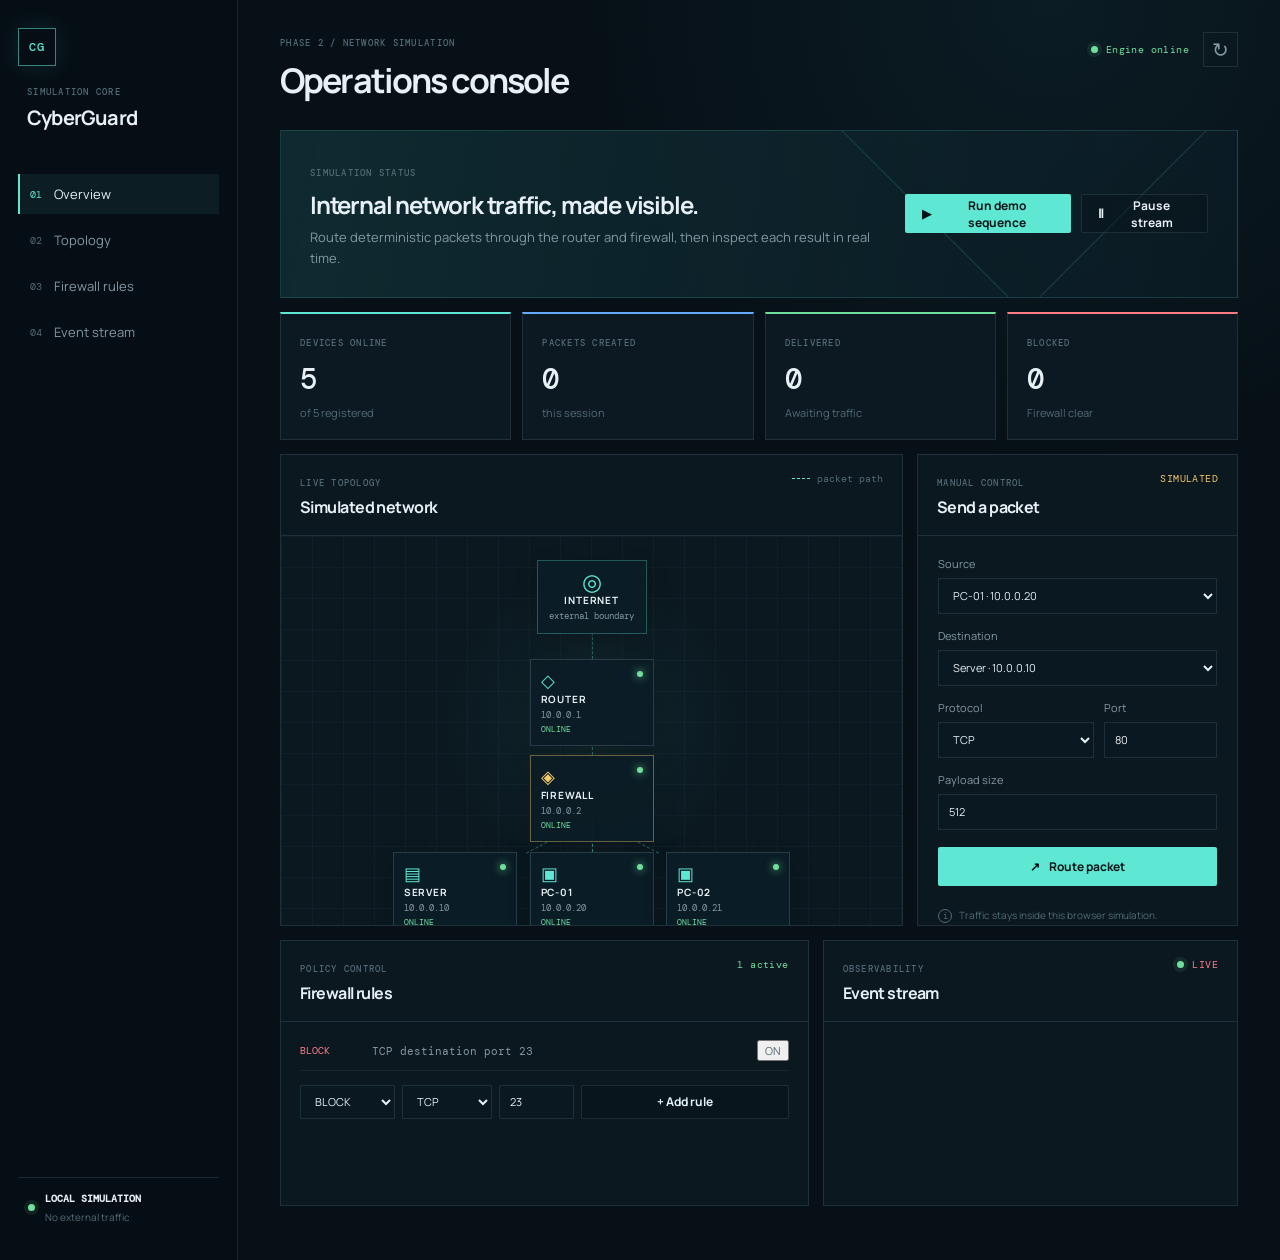
==== web/index.html @ 25478d36 "feat: implement core functionality for CyberGuard network simulation and UI" ====
<!doctype html>
<html lang="en">
<head>
  <meta charset="utf-8">
  <meta name="viewport" content="width=device-width, initial-scale=1">
  <meta name="theme-color" content="#09131d">
  <title>CyberGuard | Network Simulation Console</title>
  <link rel="stylesheet" href="styles.css">
</head>
<body>
  <div class="app-shell">
    <aside class="sidebar">
      <div class="brand-mark" aria-hidden="true">CG</div>
      <div class="brand-copy">
        <span class="eyebrow">SIMULATION CORE</span>
        <h1>CyberGuard</h1>
      </div>

      <nav class="side-nav" aria-label="Simulation sections">
        <a class="nav-item active" href="#overview"><span class="nav-icon">01</span>Overview</a>
        <a class="nav-item" href="#topology"><span class="nav-icon">02</span>Topology</a>
        <a class="nav-item" href="#firewall"><span class="nav-icon">03</span>Firewall rules</a>
        <a class="nav-item" href="#events"><span class="nav-icon">04</span>Event stream</a>
      </nav>

      <div class="sidebar-footer">
        <span class="status-dot"></span>
        <div><strong>LOCAL SIMULATION</strong><small>No external traffic</small></div>
      </div>
    </aside>

    <main class="main-content" id="overview">
      <header class="topbar">
        <div>
          <span class="eyebrow">PHASE 2 / NETWORK SIMULATION</span>
          <h2>Operations console</h2>
        </div>
        <div class="topbar-actions">
          <span class="engine-pill"><span class="pulse-dot"></span>Engine online</span>
          <button class="icon-button" id="resetButton" title="Reset simulation" aria-label="Reset simulation">↻</button>
        </div>
      </header>

      <section class="hero-strip" aria-label="Simulation summary">
        <div>
          <p class="section-kicker">SIMULATION STATUS</p>
          <h3>Internal network traffic, made visible.</h3>
          <p class="hero-description">Route deterministic packets through the router and firewall, then inspect each result in real time.</p>
        </div>
        <div class="hero-actions">
          <button class="button button-primary" id="demoButton"><span>▶</span> Run demo sequence</button>
          <button class="button button-quiet" id="pauseButton"><span>Ⅱ</span> Pause stream</button>
        </div>
      </section>

      <section class="metrics-grid" aria-label="Network statistics">
        <article class="metric-card accent-cyan"><span class="metric-label">DEVICES ONLINE</span><strong id="onlineMetric">5</strong><span class="metric-meta">of 5 registered</span></article>
        <article class="metric-card accent-blue"><span class="metric-label">PACKETS CREATED</span><strong id="createdMetric">0</strong><span class="metric-meta">this session</span></article>
        <article class="metric-card accent-green"><span class="metric-label">DELIVERED</span><strong id="deliveredMetric">0</strong><span class="metric-meta" id="deliveryMeta">Awaiting traffic</span></article>
        <article class="metric-card accent-red"><span class="metric-label">BLOCKED</span><strong id="blockedMetric">0</strong><span class="metric-meta" id="blockedMeta">Firewall clear</span></article>
      </section>

      <div class="workspace-grid">
        <section class="panel topology-panel" id="topology">
          <div class="panel-heading">
            <div><span class="section-kicker">LIVE TOPOLOGY</span><h3>Simulated network</h3></div>
            <span class="legend"><i class="legend-line"></i>packet path</span>
          </div>
          <div class="topology-canvas" id="topologyCanvas">
            <div class="topology-line line-internet"></div>
            <div class="topology-line line-router"></div>
            <div class="topology-line line-firewall"></div>
            <div class="topology-line line-server"></div>
            <div class="topology-line line-pc1"></div>
            <div class="topology-line line-pc2"></div>
            <div class="node internet-node"><span class="node-glyph">◎</span><strong>INTERNET</strong><small>external boundary</small></div>
            <div class="node router-node" data-node="Router"><span class="node-glyph">◇</span><strong>ROUTER</strong><small>10.0.0.1</small><em>ONLINE</em></div>
            <div class="node firewall-node" data-node="Firewall"><span class="node-glyph">◈</span><strong>FIREWALL</strong><small>10.0.0.2</small><em>ONLINE</em></div>
            <div class="node server-node" data-node="Server"><span class="node-glyph">▤</span><strong>SERVER</strong><small>10.0.0.10</small><em>ONLINE</em></div>
            <div class="node pc1-node" data-node="PC-01"><span class="node-glyph">▣</span><strong>PC-01</strong><small>10.0.0.20</small><em>ONLINE</em></div>
            <div class="node pc2-node" data-node="PC-02"><span class="node-glyph">▣</span><strong>PC-02</strong><small>10.0.0.21</small><em>ONLINE</em></div>
            <div class="packet-orb" id="packetOrb" aria-hidden="true"></div>
          </div>
        </section>

        <section class="panel send-panel">
          <div class="panel-heading"><div><span class="section-kicker">MANUAL CONTROL</span><h3>Send a packet</h3></div><span class="sim-badge">SIMULATED</span></div>
          <form id="packetForm">
            <label>Source<select id="sourceSelect"><option value="PC-01">PC-01 · 10.0.0.20</option><option value="PC-02">PC-02 · 10.0.0.21</option></select></label>
            <label>Destination<select id="destinationSelect"><option value="Server">Server · 10.0.0.10</option><option value="PC-01">PC-01 · 10.0.0.20</option><option value="PC-02">PC-02 · 10.0.0.21</option></select></label>
            <div class="form-row"><label>Protocol<select id="protocolSelect"><option>TCP</option><option>UDP</option><option>ICMP</option></select></label><label>Port<input id="portInput" type="number" min="1" max="65535" value="80"></label></div>
            <label>Payload size<input id="sizeInput" type="number" min="1" max="65535" value="512"></label>
            <button class="button button-primary submit-button" type="submit"><span>↗</span> Route packet</button>
          </form>
          <p class="form-note"><span class="info-mark">i</span> Traffic stays inside this browser simulation.</p>
        </section>
      </div>

      <div class="lower-grid">
        <section class="panel firewall-panel" id="firewall">
          <div class="panel-heading"><div><span class="section-kicker">POLICY CONTROL</span><h3>Firewall rules</h3></div><span class="rule-count" id="ruleCount">1 active</span></div>
          <div class="rule-list" id="ruleList"></div>
          <form class="rule-form" id="ruleForm">
            <select id="ruleAction"><option value="BLOCK">BLOCK</option><option value="ALLOW">ALLOW</option></select>
            <select id="ruleProtocol"><option>TCP</option><option>UDP</option><option>ICMP</option></select>
            <input id="rulePort" type="number" min="1" max="65535" value="23" aria-label="Firewall port">
            <button class="button button-outline" type="submit">+ Add rule</button>
          </form>
        </section>

        <section class="panel events-panel" id="events">
          <div class="panel-heading"><div><span class="section-kicker">OBSERVABILITY</span><h3>Event stream</h3></div><span class="live-label"><span class="pulse-dot"></span>LIVE</span></div>
          <div class="event-list" id="eventList" aria-live="polite"></div>
        </section>
      </div>
    </main>
  </div>
  <script src="app.js"></script>
</body>
</html>
---- web/styles.css ----
@import url('https://fonts.googleapis.com/css2?family=DM+Mono:wght@400;500&family=Manrope:wght@400;500;600;700;800&display=swap');

:root { --ink: #e7f0f4; --muted: #8399a3; --dim: #526b75; --bg: #071017; --panel: #0c1922; --panel-soft: #10222c; --line: rgba(149, 190, 201, .14); --cyan: #5ee7d2; --blue: #64a8ff; --green: #70df9c; --red: #ff7c85; --yellow: #f4c96b; }
* { box-sizing: border-box; }
html { scroll-behavior: smooth; }
body { margin: 0; color: var(--ink); background: var(--bg); font-family: 'Manrope', sans-serif; font-size: 13px; }
button, input, select { font: inherit; }
button, select { cursor: pointer; }
.app-shell { min-height: 100vh; display: flex; background: radial-gradient(circle at 82% 0%, rgba(41, 109, 121, .13), transparent 28%), var(--bg); }
.sidebar { width: 238px; flex: 0 0 238px; min-height: 100vh; padding: 28px 18px 22px; border-right: 1px solid var(--line); display: flex; flex-direction: column; background: rgba(6, 15, 22, .72); }
.brand-mark { width: 38px; height: 38px; display: grid; place-items: center; border: 1px solid rgba(94, 231, 210, .55); color: var(--cyan); font: 500 12px 'DM Mono', monospace; letter-spacing: .05em; box-shadow: 0 0 22px rgba(94, 231, 210, .12); }
.brand-copy { margin: 15px 9px 43px; }.brand-copy h1 { margin: 5px 0 0; font-size: 20px; letter-spacing: -.04em; }.eyebrow, .section-kicker, .metric-label { color: var(--dim); font: 500 9px 'DM Mono', monospace; letter-spacing: .14em; }
.side-nav { display: grid; gap: 6px; }.nav-item { display: flex; align-items: center; gap: 12px; padding: 11px 10px; color: var(--muted); text-decoration: none; border-left: 2px solid transparent; transition: .2s ease; }.nav-item:hover, .nav-item.active { color: var(--ink); background: rgba(94, 231, 210, .07); border-left-color: var(--cyan); }.nav-icon { color: var(--dim); font: 10px 'DM Mono', monospace; }.nav-item.active .nav-icon { color: var(--cyan); }
.sidebar-footer { display: flex; gap: 10px; align-items: center; margin-top: auto; padding: 14px 10px; border-top: 1px solid var(--line); color: var(--ink); font: 10px 'DM Mono', monospace; }.sidebar-footer small { display: block; margin-top: 5px; color: var(--dim); font: 10px 'Manrope', sans-serif; }.status-dot, .pulse-dot { display: inline-block; width: 7px; height: 7px; border-radius: 50%; background: var(--green); box-shadow: 0 0 0 4px rgba(112, 223, 156, .09); }
.main-content { width: min(1420px, 100%); padding: 32px 42px 54px; margin: 0 auto; }.topbar { display: flex; align-items: flex-start; justify-content: space-between; margin-bottom: 27px; }.topbar h2 { margin: 7px 0 0; font-size: clamp(25px, 3vw, 34px); letter-spacing: -.055em; }.topbar-actions { display: flex; align-items: center; gap: 14px; }.engine-pill, .sim-badge, .rule-count, .live-label { display: inline-flex; align-items: center; gap: 8px; color: var(--green); font: 10px 'DM Mono', monospace; letter-spacing: .04em; }.icon-button { width: 35px; height: 35px; color: var(--muted); border: 1px solid var(--line); background: transparent; font-size: 20px; }.icon-button:hover { color: var(--cyan); border-color: var(--cyan); }
.hero-strip { min-height: 144px; padding: 27px 29px; display: flex; align-items: center; justify-content: space-between; gap: 28px; border: 1px solid rgba(94, 231, 210, .16); background: linear-gradient(100deg, rgba(16, 46, 52, .85), rgba(11, 28, 38, .7)); position: relative; overflow: hidden; }.hero-strip:after { content: ''; position: absolute; width: 290px; height: 290px; right: 7%; top: -170px; border: 1px solid rgba(94, 231, 210, .16); transform: rotate(45deg); }.hero-strip h3 { margin: 7px 0 6px; font-size: 24px; letter-spacing: -.05em; }.hero-description { max-width: 580px; color: var(--muted); margin: 0; line-height: 1.65; }.hero-actions { display: flex; gap: 10px; position: relative; z-index: 1; }
.button { display: inline-flex; justify-content: center; align-items: center; gap: 9px; min-height: 39px; padding: 0 16px; border: 1px solid transparent; border-radius: 2px; font-size: 12px; font-weight: 700; transition: .2s ease; }.button-primary { background: var(--cyan); color: #061316; }.button-primary:hover { background: #9af4e6; transform: translateY(-1px); }.button-quiet, .button-outline { color: var(--ink); border-color: var(--line); background: rgba(7, 16, 23, .32); }.button-quiet:hover, .button-outline:hover { border-color: var(--cyan); color: var(--cyan); }.button-outline { min-height: 34px; padding: 0 12px; }
.metrics-grid { display: grid; grid-template-columns: repeat(4, 1fr); gap: 11px; margin: 14px 0; }.metric-card { min-height: 117px; padding: 18px 19px; border: 1px solid var(--line); border-top: 2px solid var(--blue); background: var(--panel); }.accent-cyan { border-top-color: var(--cyan); }.accent-green { border-top-color: var(--green); }.accent-red { border-top-color: var(--red); }.metric-card strong { display: block; margin: 10px 0 5px; font: 500 29px 'DM Mono', monospace; letter-spacing: -.08em; }.metric-meta { color: var(--dim); font-size: 11px; }
.workspace-grid, .lower-grid { display: grid; grid-template-columns: minmax(0, 1.65fr) minmax(315px, .85fr); gap: 14px; }.lower-grid { grid-template-columns: minmax(0, 1.12fr) minmax(315px, .88fr); margin-top: 14px; }.panel { border: 1px solid var(--line); background: rgba(12, 25, 34, .9); }.panel-heading { min-height: 69px; padding: 17px 19px; display: flex; justify-content: space-between; align-items: flex-start; border-bottom: 1px solid var(--line); }.panel-heading h3 { margin: 6px 0 0; font-size: 16px; letter-spacing: -.035em; }.legend { color: var(--dim); font: 10px 'DM Mono', monospace; display: flex; align-items: center; gap: 7px; }.legend-line { display: inline-block; width: 18px; border-top: 1px dashed var(--cyan); }
.topology-canvas { height: 389px; position: relative; overflow: hidden; background-image: linear-gradient(rgba(112, 180, 188, .045) 1px, transparent 1px), linear-gradient(90deg, rgba(112, 180, 188, .045) 1px, transparent 1px); background-size: 31px 31px; }.topology-canvas:before { content: ''; position: absolute; inset: 0; background: radial-gradient(circle at 50% 48%, rgba(94, 231, 210, .07), transparent 40%); }.node { position: absolute; z-index: 2; width: 124px; padding: 11px 10px; display: grid; gap: 3px; border: 1px solid rgba(148, 190, 200, .2); background: rgba(11, 29, 38, .96); box-shadow: 0 9px 22px rgba(0, 0, 0, .18); }.node:after { content: ''; position: absolute; width: 6px; height: 6px; top: 11px; right: 10px; border-radius: 50%; background: var(--green); box-shadow: 0 0 9px var(--green); }.node strong { font-size: 10px; letter-spacing: .08em; }.node small { color: var(--muted); font: 9px 'DM Mono', monospace; }.node em { color: var(--green); font: 8px 'DM Mono', monospace; font-style: normal; }.node-glyph { color: var(--cyan); font-size: 18px; line-height: 18px; }.internet-node { width: 110px; top: 24px; left: calc(50% - 55px); text-align: center; border-color: rgba(94, 231, 210, .3); }.internet-node:after { display: none; }.internet-node .node-glyph { font-size: 23px; }.router-node { top: 123px; left: calc(50% - 62px); }.firewall-node { top: 219px; left: calc(50% - 62px); border-color: rgba(244, 201, 107, .4); }.firewall-node .node-glyph { color: var(--yellow); }.server-node { top: 316px; left: 18%; }.pc1-node { top: 316px; left: calc(50% - 62px); }.pc2-node { top: 316px; right: 18%; }.topology-line { position: absolute; z-index: 1; width: 1px; border-left: 1px dashed rgba(94, 231, 210, .36); transform-origin: top; }.line-internet { top: 87px; left: 50%; height: 36px; }.line-router { top: 186px; left: 50%; height: 33px; }.line-firewall { top: 282px; left: 50%; height: 34px; }.line-server, .line-pc1, .line-pc2 { top: 282px; height: 75px; transform-origin: top; }.line-server { left: 50%; transform: rotate(62deg); }.line-pc1 { left: 50%; height: 34px; }.line-pc2 { left: 50%; transform: rotate(-62deg); }.packet-orb { position: absolute; z-index: 3; width: 10px; height: 10px; border-radius: 50%; background: var(--cyan); box-shadow: 0 0 0 5px rgba(94, 231, 210, .13), 0 0 20px var(--cyan); opacity: 0; pointer-events: none; }.packet-orb.animate { animation: packet-path 1.65s ease-in-out; } @keyframes packet-path { 0% { opacity: 0; top: 88px; left: calc(50% - 5px); } 12%, 26% { opacity: 1; } 39% { top: 220px; left: calc(50% - 5px); } 48% { top: 281px; left: calc(50% - 5px); } 72%, 88% { top: 351px; left: calc(50% - 5px); opacity: 1; } 100% { top: 351px; left: 18%; opacity: 0; } }
.send-panel { min-height: 458px; }.sim-badge { color: var(--yellow); }.send-panel form { display: grid; gap: 14px; padding: 20px; }.send-panel label, .rule-form label { display: grid; gap: 7px; color: var(--muted); font-size: 11px; }.send-panel select, .send-panel input, .rule-form select, .rule-form input { width: 100%; height: 36px; padding: 0 10px; color: var(--ink); border: 1px solid var(--line); border-radius: 1px; outline: none; background: #091821; }.send-panel select:focus, .send-panel input:focus, .rule-form select:focus, .rule-form input:focus { border-color: var(--cyan); }.form-row { display: grid; grid-template-columns: 1fr .72fr; gap: 10px; }.submit-button { width: 100%; margin-top: 3px; }.form-note { margin: 2px 20px; color: var(--dim); font-size: 10px; }.info-mark { display: inline-grid; place-items: center; width: 14px; height: 14px; margin-right: 5px; border: 1px solid var(--dim); border-radius: 50%; font: 9px 'DM Mono', monospace; }
.firewall-panel, .events-panel { min-height: 266px; }.rule-list { display: grid; gap: 1px; padding: 10px 19px 6px; }.rule-row { display: grid; grid-template-columns: 62px 1fr auto; align-items: center; gap: 10px; min-height: 39px; border-bottom: 1px solid rgba(149, 190, 201, .08); }.rule-action { font: 10px 'DM Mono', monospace; }.rule-action.block { color: var(--red); }.rule-action.allow { color: var(--green); }.rule-condition { color: var(--muted); font: 11px 'DM Mono', monospace; }.rule-toggle { color: var(--dim); font-size: 11px; }.rule-form { display: grid; grid-template-columns: 95px 90px 75px auto; gap: 7px; padding: 8px 19px 18px; }.rule-form select, .rule-form input { height: 34px; font-size: 11px; }.live-label { color: var(--red); }.event-list { padding: 7px 19px 12px; max-height: 195px; overflow: auto; }.event-row { display: grid; grid-template-columns: 66px 1fr; gap: 10px; padding: 9px 0; border-bottom: 1px solid rgba(149, 190, 201, .08); animation: reveal .3s ease both; }.event-time { color: var(--dim); font: 10px 'DM Mono', monospace; }.event-message { color: var(--muted); font-size: 11px; }.event-message strong { color: var(--ink); font-weight: 600; }.event-row.blocked .event-message { color: var(--red); }.event-row.delivered .event-message { color: var(--green); } @keyframes reveal { from { opacity: 0; transform: translateY(5px); } to { opacity: 1; transform: translateY(0); } }
@media (max-width: 1000px) { .sidebar { width: 190px; flex-basis: 190px; }.main-content { padding: 28px 22px 45px; }.workspace-grid, .lower-grid { grid-template-columns: 1fr; }.send-panel { min-height: unset; }.topology-canvas { height: 370px; } }
@media (max-width: 680px) { .app-shell { display: block; }.sidebar { width: 100%; min-height: unset; height: auto; padding: 16px 18px; display: grid; grid-template-columns: auto 1fr; align-items: center; gap: 0 12px; }.brand-copy { margin: 0; }.side-nav { grid-column: 1 / -1; display: flex; overflow-x: auto; margin-top: 18px; }.nav-item { white-space: nowrap; }.sidebar-footer { display: none; }.main-content { padding: 24px 14px 35px; }.topbar { margin-bottom: 21px; }.topbar-actions { gap: 8px; }.engine-pill { display: none; }.hero-strip { display: block; padding: 22px 18px; }.hero-strip h3 { font-size: 21px; }.hero-actions { margin-top: 18px; }.metrics-grid { grid-template-columns: repeat(2, 1fr); }.metric-card { min-height: 105px; padding: 15px; }.metric-card strong { font-size: 24px; }.topology-canvas { height: 390px; }.server-node { left: 5%; }.pc2-node { right: 5%; }.line-server { transform: rotate(53deg); }.line-pc2 { transform: rotate(-53deg); }.rule-form { grid-template-columns: 1fr 1fr; }.rule-form .button { grid-column: 1 / -1; }.panel-heading { padding-left: 15px; padding-right: 15px; } }
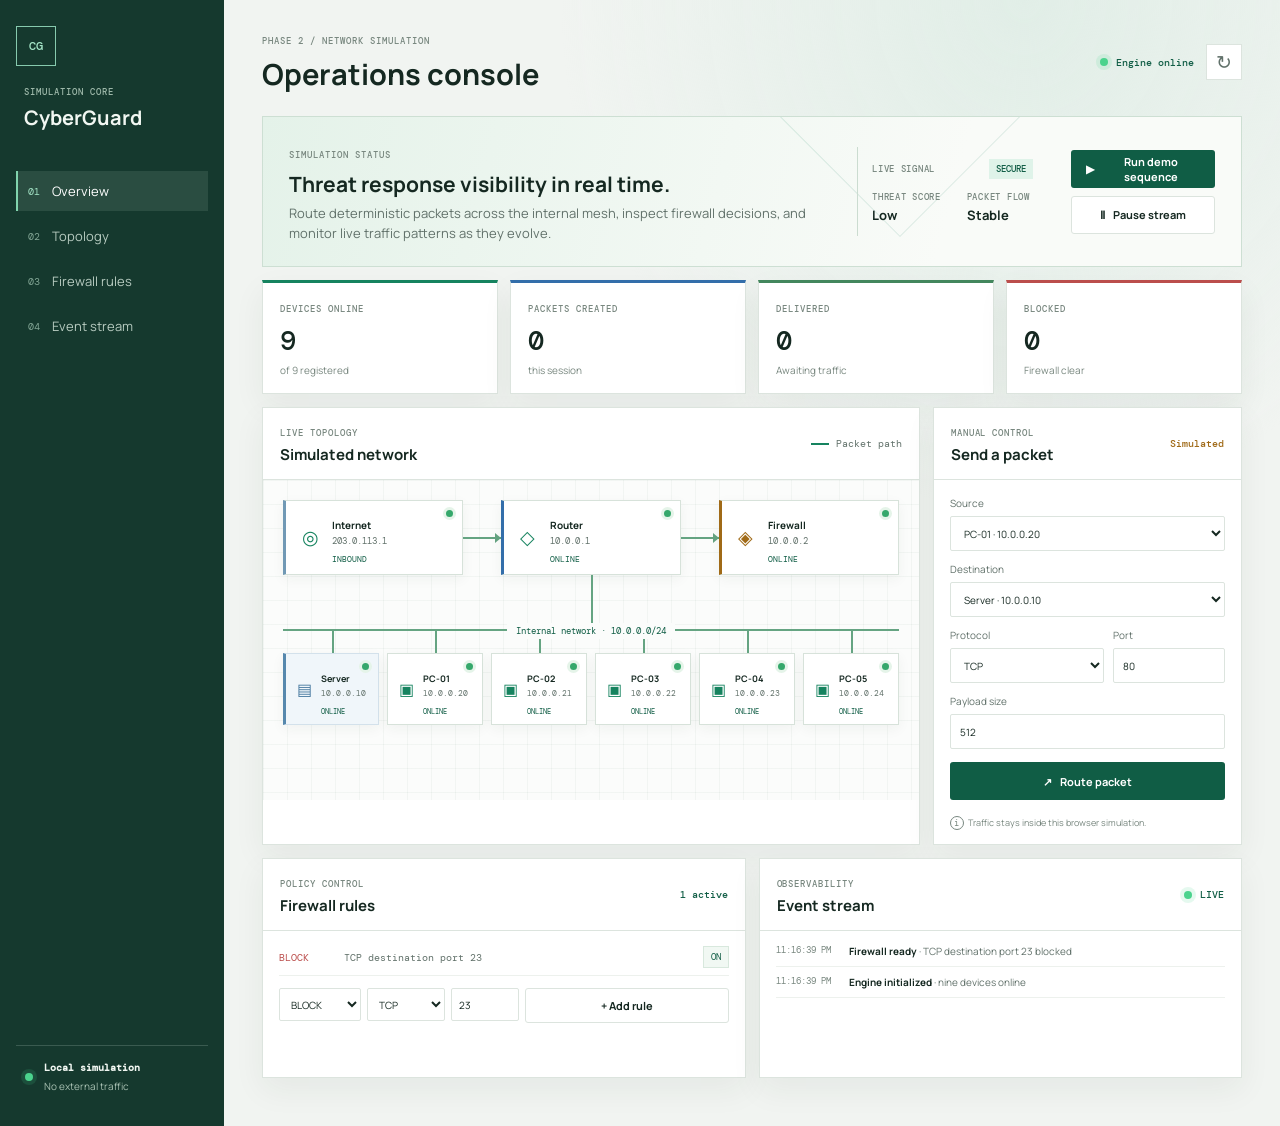
==== commit cb7e8ad2: "refactor: update index.html and add dashboard.css for improved UI and functionality - Changed theme " ====
--- a/web/index.html
+++ b/web/index.html
@@ -3,17 +3,19 @@
 <head>
   <meta charset="utf-8">
   <meta name="viewport" content="width=device-width, initial-scale=1">
-  <meta name="theme-color" content="#09131d">
+  <meta name="theme-color" content="#f2f5f2">
   <title>CyberGuard | Network Simulation Console</title>
-  <link rel="stylesheet" href="styles.css">
+  <link rel="stylesheet" href="dashboard.css">
 </head>
 <body>
   <div class="app-shell">
     <aside class="sidebar">
-      <div class="brand-mark" aria-hidden="true">CG</div>
-      <div class="brand-copy">
-        <span class="eyebrow">SIMULATION CORE</span>
-        <h1>CyberGuard</h1>
+      <div class="brand-header">
+        <div class="brand-mark" aria-hidden="true">CG</div>
+        <div class="brand-copy">
+          <span class="eyebrow">Simulation core</span>
+          <h1>CyberGuard</h1>
+        </div>
       </div>
 
       <nav class="side-nav" aria-label="Simulation sections">
@@ -24,15 +26,18 @@
       </nav>
 
       <div class="sidebar-footer">
-        <span class="status-dot"></span>
-        <div><strong>LOCAL SIMULATION</strong><small>No external traffic</small></div>
+        <span class="status-dot" aria-hidden="true"></span>
+        <div>
+          <strong>Local simulation</strong>
+          <small>No external traffic</small>
+        </div>
       </div>
     </aside>
 
     <main class="main-content" id="overview">
       <header class="topbar">
         <div>
-          <span class="eyebrow">PHASE 2 / NETWORK SIMULATION</span>
+          <span class="eyebrow">Phase 2 / network simulation</span>
           <h2>Operations console</h2>
         </div>
         <div class="topbar-actions">
@@ -42,79 +47,218 @@
       </header>
 
       <section class="hero-strip" aria-label="Simulation summary">
-        <div>
-          <p class="section-kicker">SIMULATION STATUS</p>
-          <h3>Internal network traffic, made visible.</h3>
-          <p class="hero-description">Route deterministic packets through the router and firewall, then inspect each result in real time.</p>
-        </div>
+        <div class="hero-copy">
+          <p class="section-kicker">Simulation status</p>
+          <h3>Threat response visibility in real time.</h3>
+          <p class="hero-description">Route deterministic packets across the internal mesh, inspect firewall decisions, and monitor live traffic patterns as they evolve.</p>
+        </div>
+
+        <div class="hero-panel" aria-label="System signal">
+          <div class="hero-panel-header">
+            <span class="hero-tag">Live signal</span>
+            <span class="hero-badge">Secure</span>
+          </div>
+          <div class="hero-panel-body">
+            <div>
+              <span class="mini-label">Threat score</span>
+              <strong>Low</strong>
+            </div>
+            <div>
+              <span class="mini-label">Packet flow</span>
+              <strong>Stable</strong>
+            </div>
+          </div>
+        </div>
+
         <div class="hero-actions">
-          <button class="button button-primary" id="demoButton"><span>▶</span> Run demo sequence</button>
-          <button class="button button-quiet" id="pauseButton"><span>Ⅱ</span> Pause stream</button>
+          <button class="button button-primary" id="demoButton"><span>▶</span>Run demo sequence</button>
+          <button class="button button-quiet" id="pauseButton"><span>Ⅱ</span>Pause stream</button>
         </div>
       </section>
 
       <section class="metrics-grid" aria-label="Network statistics">
-        <article class="metric-card accent-cyan"><span class="metric-label">DEVICES ONLINE</span><strong id="onlineMetric">5</strong><span class="metric-meta">of 5 registered</span></article>
-        <article class="metric-card accent-blue"><span class="metric-label">PACKETS CREATED</span><strong id="createdMetric">0</strong><span class="metric-meta">this session</span></article>
-        <article class="metric-card accent-green"><span class="metric-label">DELIVERED</span><strong id="deliveredMetric">0</strong><span class="metric-meta" id="deliveryMeta">Awaiting traffic</span></article>
-        <article class="metric-card accent-red"><span class="metric-label">BLOCKED</span><strong id="blockedMetric">0</strong><span class="metric-meta" id="blockedMeta">Firewall clear</span></article>
+        <article class="metric-card accent-cyan">
+          <span class="metric-label">Devices online</span>
+          <strong id="onlineMetric">9</strong>
+          <span class="metric-meta">of 9 registered</span>
+        </article>
+        <article class="metric-card accent-blue">
+          <span class="metric-label">Packets created</span>
+          <strong id="createdMetric">0</strong>
+          <span class="metric-meta">this session</span>
+        </article>
+        <article class="metric-card accent-green">
+          <span class="metric-label">Delivered</span>
+          <strong id="deliveredMetric">0</strong>
+          <span class="metric-meta" id="deliveryMeta">Awaiting traffic</span>
+        </article>
+        <article class="metric-card accent-red">
+          <span class="metric-label">Blocked</span>
+          <strong id="blockedMetric">0</strong>
+          <span class="metric-meta" id="blockedMeta">Firewall clear</span>
+        </article>
       </section>
 
       <div class="workspace-grid">
         <section class="panel topology-panel" id="topology">
           <div class="panel-heading">
-            <div><span class="section-kicker">LIVE TOPOLOGY</span><h3>Simulated network</h3></div>
-            <span class="legend"><i class="legend-line"></i>packet path</span>
-          </div>
-          <div class="topology-canvas" id="topologyCanvas">
-            <div class="topology-line line-internet"></div>
-            <div class="topology-line line-router"></div>
-            <div class="topology-line line-firewall"></div>
-            <div class="topology-line line-server"></div>
-            <div class="topology-line line-pc1"></div>
-            <div class="topology-line line-pc2"></div>
-            <div class="node internet-node"><span class="node-glyph">◎</span><strong>INTERNET</strong><small>external boundary</small></div>
-            <div class="node router-node" data-node="Router"><span class="node-glyph">◇</span><strong>ROUTER</strong><small>10.0.0.1</small><em>ONLINE</em></div>
-            <div class="node firewall-node" data-node="Firewall"><span class="node-glyph">◈</span><strong>FIREWALL</strong><small>10.0.0.2</small><em>ONLINE</em></div>
-            <div class="node server-node" data-node="Server"><span class="node-glyph">▤</span><strong>SERVER</strong><small>10.0.0.10</small><em>ONLINE</em></div>
-            <div class="node pc1-node" data-node="PC-01"><span class="node-glyph">▣</span><strong>PC-01</strong><small>10.0.0.20</small><em>ONLINE</em></div>
-            <div class="node pc2-node" data-node="PC-02"><span class="node-glyph">▣</span><strong>PC-02</strong><small>10.0.0.21</small><em>ONLINE</em></div>
+            <div>
+              <span class="section-kicker">Live topology</span>
+              <h3>Simulated network</h3>
+            </div>
+            <span class="legend"><i class="legend-line"></i>Packet path</span>
+          </div>
+
+          <div class="topology-canvas" id="topologyCanvas" aria-label="Simulated network diagram">
+            <div class="network-stage">
+              <div class="network-core" aria-label="External connection and security gateway">
+                <div class="node internet-node">
+                  <span class="node-glyph">◎</span>
+                  <div><strong>Internet</strong><small>203.0.113.1</small></div>
+                  <em>Inbound</em>
+                </div>
+                <span class="network-link" aria-hidden="true"></span>
+                <div class="node router-node" data-node="Router">
+                  <span class="node-glyph">◇</span>
+                  <div><strong>Router</strong><small>10.0.0.1</small></div>
+                  <em>Online</em>
+                </div>
+                <span class="network-link" aria-hidden="true"></span>
+                <div class="node firewall-node" data-node="Firewall">
+                  <span class="node-glyph">◈</span>
+                  <div><strong>Firewall</strong><small>10.0.0.2</small></div>
+                  <em>Online</em>
+                </div>
+              </div>
+
+              <div class="network-backbone"><span>Internal network · 10.0.0.0/24</span></div>
+
+              <div class="endpoint-grid" aria-label="Internal endpoints">
+                <div class="node endpoint-node server-node" data-node="Server">
+                  <span class="node-glyph">▤</span>
+                  <div><strong>Server</strong><small>10.0.0.10</small></div>
+                  <em>Online</em>
+                </div>
+                <div class="node endpoint-node" data-node="PC-01">
+                  <span class="node-glyph">▣</span>
+                  <div><strong>PC-01</strong><small>10.0.0.20</small></div>
+                  <em>Online</em>
+                </div>
+                <div class="node endpoint-node" data-node="PC-02">
+                  <span class="node-glyph">▣</span>
+                  <div><strong>PC-02</strong><small>10.0.0.21</small></div>
+                  <em>Online</em>
+                </div>
+                <div class="node endpoint-node" data-node="PC-03">
+                  <span class="node-glyph">▣</span>
+                  <div><strong>PC-03</strong><small>10.0.0.22</small></div>
+                  <em>Online</em>
+                </div>
+                <div class="node endpoint-node" data-node="PC-04">
+                  <span class="node-glyph">▣</span>
+                  <div><strong>PC-04</strong><small>10.0.0.23</small></div>
+                  <em>Online</em>
+                </div>
+                <div class="node endpoint-node" data-node="PC-05">
+                  <span class="node-glyph">▣</span>
+                  <div><strong>PC-05</strong><small>10.0.0.24</small></div>
+                  <em>Online</em>
+                </div>
+              </div>
+            </div>
             <div class="packet-orb" id="packetOrb" aria-hidden="true"></div>
           </div>
         </section>
 
         <section class="panel send-panel">
-          <div class="panel-heading"><div><span class="section-kicker">MANUAL CONTROL</span><h3>Send a packet</h3></div><span class="sim-badge">SIMULATED</span></div>
+          <div class="panel-heading">
+            <div>
+              <span class="section-kicker">Manual control</span>
+              <h3>Send a packet</h3>
+            </div>
+            <span class="sim-badge">Simulated</span>
+          </div>
+
           <form id="packetForm">
-            <label>Source<select id="sourceSelect"><option value="PC-01">PC-01 · 10.0.0.20</option><option value="PC-02">PC-02 · 10.0.0.21</option></select></label>
-            <label>Destination<select id="destinationSelect"><option value="Server">Server · 10.0.0.10</option><option value="PC-01">PC-01 · 10.0.0.20</option><option value="PC-02">PC-02 · 10.0.0.21</option></select></label>
-            <div class="form-row"><label>Protocol<select id="protocolSelect"><option>TCP</option><option>UDP</option><option>ICMP</option></select></label><label>Port<input id="portInput" type="number" min="1" max="65535" value="80"></label></div>
-            <label>Payload size<input id="sizeInput" type="number" min="1" max="65535" value="512"></label>
-            <button class="button button-primary submit-button" type="submit"><span>↗</span> Route packet</button>
+            <label>
+              Source
+              <select id="sourceSelect"></select>
+            </label>
+
+            <label>
+              Destination
+              <select id="destinationSelect"></select>
+            </label>
+
+            <div class="form-row">
+              <label>
+                Protocol
+                <select id="protocolSelect">
+                  <option>TCP</option>
+                  <option>UDP</option>
+                  <option>ICMP</option>
+                </select>
+              </label>
+
+              <label>
+                Port
+                <input id="portInput" type="number" min="1" max="65535" value="80">
+              </label>
+            </div>
+
+            <label>
+              Payload size
+              <input id="sizeInput" type="number" min="1" max="65535" value="512">
+            </label>
+
+            <button class="button button-primary submit-button" type="submit"><span>↗</span>Route packet</button>
           </form>
-          <p class="form-note"><span class="info-mark">i</span> Traffic stays inside this browser simulation.</p>
+
+          <p class="form-note"><span class="info-mark">i</span>Traffic stays inside this browser simulation.</p>
         </section>
       </div>
 
       <div class="lower-grid">
         <section class="panel firewall-panel" id="firewall">
-          <div class="panel-heading"><div><span class="section-kicker">POLICY CONTROL</span><h3>Firewall rules</h3></div><span class="rule-count" id="ruleCount">1 active</span></div>
+          <div class="panel-heading">
+            <div>
+              <span class="section-kicker">Policy control</span>
+              <h3>Firewall rules</h3>
+            </div>
+            <span class="rule-count" id="ruleCount">1 active</span>
+          </div>
+
           <div class="rule-list" id="ruleList"></div>
+
           <form class="rule-form" id="ruleForm">
-            <select id="ruleAction"><option value="BLOCK">BLOCK</option><option value="ALLOW">ALLOW</option></select>
-            <select id="ruleProtocol"><option>TCP</option><option>UDP</option><option>ICMP</option></select>
+            <select id="ruleAction">
+              <option value="BLOCK">BLOCK</option>
+              <option value="ALLOW">ALLOW</option>
+            </select>
+            <select id="ruleProtocol">
+              <option>TCP</option>
+              <option>UDP</option>
+              <option>ICMP</option>
+            </select>
             <input id="rulePort" type="number" min="1" max="65535" value="23" aria-label="Firewall port">
             <button class="button button-outline" type="submit">+ Add rule</button>
           </form>
         </section>
 
         <section class="panel events-panel" id="events">
-          <div class="panel-heading"><div><span class="section-kicker">OBSERVABILITY</span><h3>Event stream</h3></div><span class="live-label"><span class="pulse-dot"></span>LIVE</span></div>
+          <div class="panel-heading">
+            <div>
+              <span class="section-kicker">Observability</span>
+              <h3>Event stream</h3>
+            </div>
+            <span class="live-label"><span class="pulse-dot"></span>Live</span>
+          </div>
           <div class="event-list" id="eventList" aria-live="polite"></div>
         </section>
       </div>
     </main>
   </div>
+
   <script src="app.js"></script>
 </body>
-</html>+</html>
--- a/web/dashboard.css
+++ b/web/dashboard.css
@@ -0,0 +1,192 @@
+@import url('https://fonts.googleapis.com/css2?family=DM+Mono:wght@400;500&family=Manrope:wght@400;500;600;700;800&display=swap');
+
+:root {
+  color-scheme: light;
+  --ink: #152821;
+  --muted: #61716a;
+  --dim: #78877f;
+  --page: #f1f4f1;
+  --surface: #ffffff;
+  --surface-alt: #f7f9f7;
+  --line: #dce4de;
+  --green: #16835f;
+  --green-dark: #105d45;
+  --mint: #dff3e9;
+  --blue: #336eaa;
+  --red: #bb4e4c;
+  --red-pale: #fae9e7;
+  --amber: #a06a17;
+  --shadow: 0 12px 30px rgba(29, 55, 42, .06);
+}
+
+* { box-sizing: border-box; }
+html { scroll-behavior: smooth; }
+body { margin: 0; color: var(--ink); background: var(--page); font-family: 'Manrope', sans-serif; font-size: 13px; }
+button, input, select { font: inherit; }
+button, select { cursor: pointer; }
+.app-shell { min-height: 100vh; display: flex; background: radial-gradient(ellipse at 80% 0%, #e1eee7 0, transparent 32%), var(--page); }
+.sidebar { width: 224px; flex: 0 0 224px; min-height: 100vh; padding: 26px 16px 18px; display: flex; flex-direction: column; background: #15392e; color: #f1f7f2; }
+.brand-mark { width: 40px; height: 40px; display: grid; place-items: center; border: 1px solid #86caae; color: #a4e5c7; font: 500 12px 'DM Mono', monospace; }
+.brand-copy { margin: 15px 8px 40px; }
+.brand-copy h1 { margin: 5px 0 0; font-size: 20px; }
+.eyebrow, .section-kicker, .metric-label { color: var(--dim); font: 500 9px 'DM Mono', monospace; letter-spacing: .11em; text-transform: uppercase; }
+.sidebar .eyebrow { color: #9eb9aa; }
+.side-nav { display: grid; gap: 5px; }
+.nav-item { display: flex; align-items: center; gap: 12px; padding: 11px 10px; color: #b7cbc0; text-decoration: none; border-left: 2px solid transparent; transition: background .18s, color .18s; }
+.nav-item:hover, .nav-item.active { color: #ffffff; background: rgba(220, 255, 235, .1); border-left-color: #80d4ad; }
+.nav-icon { color: #82a695; font: 10px 'DM Mono', monospace; }
+.nav-item.active .nav-icon { color: #a4e5c7; }
+.sidebar-footer { display: flex; gap: 11px; align-items: center; margin-top: auto; padding: 15px 9px; border-top: 1px solid rgba(226, 245, 234, .18); color: #f1f7f2; font: 10px 'DM Mono', monospace; }
+.sidebar-footer small { display: block; margin-top: 5px; color: #a8c0b2; font: 10px 'Manrope', sans-serif; }
+.status-dot, .pulse-dot { display: inline-block; width: 8px; height: 8px; flex: 0 0 8px; border-radius: 50%; background: #4bd38d; box-shadow: 0 0 0 4px rgba(75, 211, 141, .14); }
+.main-content { width: min(1480px, 100%); min-width: 0; margin: 0 auto; padding: 30px 38px 48px; }
+.topbar { display: flex; justify-content: space-between; align-items: center; margin-bottom: 22px; }
+.topbar h2 { margin: 6px 0 0; font-size: 29px; font-weight: 700; }
+.topbar-actions { display: flex; align-items: center; gap: 12px; }
+.engine-pill, .sim-badge, .rule-count, .live-label { display: inline-flex; align-items: center; gap: 8px; color: var(--green-dark); font: 500 10px 'DM Mono', monospace; }
+.icon-button { width: 36px; height: 36px; color: var(--muted); border: 1px solid var(--line); background: var(--surface); font-size: 19px; }
+.icon-button:hover { color: var(--green-dark); border-color: var(--green); }
+.hero-strip { min-height: 126px; padding: 23px 26px; display: flex; align-items: center; justify-content: space-between; gap: 24px; border: 1px solid #cddfd3; background: linear-gradient(105deg, #e4f2e9, #f9fbf8 70%); position: relative; overflow: hidden; }
+.hero-strip:after { content: ''; position: absolute; width: 230px; height: 230px; right: 23%; top: -160px; border: 1px solid rgba(22, 131, 95, .14); transform: rotate(45deg); pointer-events: none; }
+.hero-copy { position: relative; z-index: 1; }
+.hero-strip h3 { margin: 6px 0 5px; font-size: 21px; }
+.hero-description { max-width: 590px; margin: 0; color: var(--muted); line-height: 1.55; }
+.hero-panel { min-width: 190px; padding: 12px 14px; border-left: 1px solid #cbdcd0; position: relative; z-index: 1; }
+.hero-panel-header, .hero-panel-body { display: flex; align-items: center; justify-content: space-between; gap: 18px; }
+.hero-tag, .mini-label { color: var(--dim); font: 500 9px 'DM Mono', monospace; letter-spacing: .08em; text-transform: uppercase; }
+.hero-badge { padding: 4px 7px; color: var(--green-dark); background: var(--mint); font: 500 9px 'DM Mono', monospace; text-transform: uppercase; }
+.hero-panel-body { justify-content: flex-start; gap: 26px; margin-top: 12px; }
+.hero-panel-body div { display: grid; gap: 3px; }
+.hero-panel-body strong { font-size: 13px; }
+.hero-actions { display: grid; gap: 8px; position: relative; z-index: 1; }
+.button { display: inline-flex; justify-content: center; align-items: center; gap: 8px; min-height: 38px; padding: 0 14px; border: 1px solid transparent; border-radius: 3px; font-size: 11px; font-weight: 700; transition: .18s ease; }
+.button-primary { color: #fff; background: var(--green-dark); }
+.button-primary:hover { background: #0c4c38; transform: translateY(-1px); }
+.button-quiet, .button-outline { color: var(--ink); border-color: var(--line); background: var(--surface); }
+.button-quiet:hover, .button-outline:hover { border-color: var(--green); color: var(--green-dark); }
+.button-outline { min-height: 35px; padding: 0 11px; }
+.metrics-grid { display: grid; grid-template-columns: repeat(4, minmax(0, 1fr)); gap: 12px; margin: 13px 0; }
+.metric-card { min-height: 102px; padding: 15px 17px; border: 1px solid var(--line); border-top: 3px solid var(--blue); background: var(--surface); box-shadow: var(--shadow); }
+.accent-cyan { border-top-color: var(--green); }
+.accent-green { border-top-color: #43875d; }
+.accent-red { border-top-color: var(--red); }
+.metric-card strong { display: block; margin: 7px 0 2px; font: 500 27px 'DM Mono', monospace; }
+.metric-meta { color: var(--dim); font-size: 10px; }
+.workspace-grid, .lower-grid { display: grid; grid-template-columns: minmax(0, 1.7fr) minmax(300px, .8fr); gap: 13px; }
+.lower-grid { grid-template-columns: minmax(0, 1fr) minmax(0, 1fr); margin-top: 13px; }
+.panel { min-width: 0; border: 1px solid var(--line); background: var(--surface); box-shadow: var(--shadow); }
+.panel-heading { min-height: 63px; padding: 14px 17px; display: flex; justify-content: space-between; align-items: center; border-bottom: 1px solid var(--line); }
+.panel-heading h3 { margin: 4px 0 0; font-size: 15px; }
+.legend { display: flex; align-items: center; gap: 7px; color: var(--muted); font: 10px 'DM Mono', monospace; }
+.legend-line { width: 18px; border-top: 2px solid var(--green); }
+.topology-canvas { min-height: 320px; padding: 20px; position: relative; overflow: hidden; background-color: #fbfcfb; background-image: linear-gradient(rgba(44, 96, 66, .045) 1px, transparent 1px), linear-gradient(90deg, rgba(44, 96, 66, .045) 1px, transparent 1px); background-size: 24px 24px; }
+.network-stage { max-width: 1000px; margin: 0 auto; }
+.network-core { display: grid; grid-template-columns: minmax(130px, 1fr) 38px minmax(130px, 1fr) 38px minmax(130px, 1fr); align-items: center; }
+.network-link { height: 2px; position: relative; background: #65a482; }
+.network-link:after { content: ''; position: absolute; top: -4px; right: 0; border-top: 5px solid transparent; border-bottom: 5px solid transparent; border-left: 6px solid #65a482; }
+.node { min-width: 0; min-height: 75px; padding: 10px; display: grid; grid-template-columns: 28px minmax(0, 1fr); grid-template-rows: 1fr auto; align-items: center; column-gap: 8px; border: 1px solid #d7e2da; background: var(--surface); box-shadow: 0 4px 12px rgba(33, 57, 43, .05); position: relative; }
+.node:after { content: ''; width: 7px; height: 7px; position: absolute; top: 9px; right: 9px; border-radius: 50%; background: #35a86b; box-shadow: 0 0 0 3px #e5f4e9; }
+.node-glyph { grid-row: 1 / 3; color: var(--green); font-size: 19px; line-height: 1; text-align: center; }
+.node strong { display: block; padding-right: 9px; font-size: 10px; }
+.node small { display: block; margin-top: 3px; color: var(--muted); font: 9px 'DM Mono', monospace; }
+.node em { grid-column: 2; color: var(--green-dark); font: 8px 'DM Mono', monospace; font-style: normal; text-transform: uppercase; }
+.internet-node { border-left: 3px solid #7199b5; }
+.router-node { border-left: 3px solid var(--blue); }
+.firewall-node { border-left: 3px solid var(--amber); }
+.firewall-node .node-glyph { color: var(--amber); }
+.network-backbone { height: 56px; margin: 0; position: relative; }
+.network-backbone:before { content: ''; width: 2px; height: 100%; position: absolute; top: 0; left: 50%; background: #65a482; }
+.network-backbone:after { content: ''; height: 2px; position: absolute; right: 0; bottom: 0; left: 0; background: #65a482; }
+.network-backbone span { position: absolute; z-index: 1; left: 50%; bottom: -8px; padding: 2px 9px; color: var(--green-dark); background: #fbfcfb; font: 9px 'DM Mono', monospace; transform: translateX(-50%); white-space: nowrap; }
+.endpoint-grid { display: grid; grid-template-columns: repeat(6, minmax(0, 1fr)); gap: 8px; margin-top: 22px; }
+.endpoint-node { min-height: 72px; padding: 8px 7px; grid-template-columns: 23px minmax(0, 1fr); column-gap: 5px; }
+.endpoint-node:before { content: ''; width: 2px; height: 22px; position: absolute; top: -23px; left: 50%; background: #65a482; }
+.endpoint-node .node-glyph { font-size: 16px; }
+.endpoint-node strong { font-size: 9px; }
+.endpoint-node small { font-size: 8px; }
+.endpoint-node em { font-size: 7px; }
+.server-node { background: #f0f6fa; border-color: #d3e1eb; border-left: 3px solid #5688ad; }
+.server-node .node-glyph { color: #47799f; }
+.packet-orb { width: 9px; height: 9px; opacity: 0; position: absolute; z-index: 3; top: 45%; left: 50%; border-radius: 50%; background: var(--green); pointer-events: none; }
+.packet-orb.animate { animation: packet-pulse .8s ease-out; }
+@keyframes packet-pulse { 0% { opacity: 1; transform: scale(.5); box-shadow: 0 0 0 0 rgba(22, 131, 95, .4); } 60% { opacity: 1; transform: scale(1.2); box-shadow: 0 0 0 15px rgba(22, 131, 95, 0); } 100% { opacity: 0; transform: scale(.8); } }
+.send-panel { min-height: 320px; }
+.sim-badge { color: var(--amber); }
+.send-panel form { display: grid; gap: 11px; padding: 16px; }
+.send-panel label { display: grid; gap: 6px; color: var(--muted); font-size: 10px; }
+.send-panel select, .send-panel input, .rule-form select, .rule-form input { width: 100%; height: 35px; padding: 0 9px; color: var(--ink); border: 1px solid var(--line); border-radius: 2px; outline: none; background: #fff; }
+.send-panel select:focus, .send-panel input:focus, .rule-form select:focus, .rule-form input:focus { border-color: var(--green); box-shadow: 0 0 0 2px rgba(22, 131, 95, .1); }
+.form-row { display: grid; grid-template-columns: 1fr .72fr; gap: 9px; }
+.submit-button { width: 100%; margin-top: 2px; }
+.form-note { margin: 0 16px 14px; color: var(--dim); font-size: 9px; }
+.info-mark { display: inline-grid; place-items: center; width: 14px; height: 14px; margin-right: 4px; border: 1px solid var(--dim); border-radius: 50%; font: 9px 'DM Mono', monospace; }
+.firewall-panel, .events-panel { min-height: 220px; }
+.rule-list { display: grid; gap: 1px; padding: 8px 16px 4px; }
+.rule-row { display: grid; grid-template-columns: 56px 1fr auto; align-items: center; gap: 9px; min-height: 37px; border-bottom: 1px solid #edf1ed; }
+.rule-action { font: 10px 'DM Mono', monospace; }
+.rule-action.block { color: var(--red); }
+.rule-action.allow { color: var(--green-dark); }
+.rule-condition { color: var(--muted); font: 10px 'DM Mono', monospace; }
+.rule-toggle { padding: 4px 7px; color: var(--green-dark); border: 1px solid #d8e8dd; background: #f1f8f3; font: 9px 'DM Mono', monospace; }
+.rule-form { display: grid; grid-template-columns: 82px 78px 68px minmax(95px, auto); gap: 6px; padding: 8px 16px 15px; }
+.rule-form select, .rule-form input { height: 33px; padding: 0 7px; font-size: 10px; }
+.live-label { color: var(--green-dark); text-transform: uppercase; }
+.event-list { padding: 5px 16px 12px; max-height: 180px; overflow: auto; }
+.event-row { display: grid; grid-template-columns: 64px 1fr; gap: 9px; padding: 8px 0; border-bottom: 1px solid #edf1ed; animation: reveal .25s ease both; }
+.event-time { color: var(--dim); font: 9px 'DM Mono', monospace; }
+.event-message { color: var(--muted); font-size: 10px; }
+.event-message strong { color: var(--ink); font-weight: 700; }
+.event-row.blocked .event-message { color: var(--red); }
+.event-row.delivered .event-message { color: var(--green-dark); }
+@keyframes reveal { from { opacity: 0; transform: translateY(4px); } to { opacity: 1; transform: translateY(0); } }
+
+@media (max-width: 1100px) {
+  .sidebar { width: 190px; flex-basis: 190px; }
+  .main-content { padding: 26px 24px 40px; }
+  .hero-panel { display: none; }
+  .workspace-grid { grid-template-columns: 1fr; }
+  .endpoint-grid { grid-template-columns: repeat(3, minmax(0, 1fr)); }
+  .network-core { grid-template-columns: minmax(0, 1fr) 30px minmax(0, 1fr) 30px minmax(0, 1fr); }
+}
+
+@media (max-width: 760px) {
+  .app-shell { display: block; }
+  .sidebar { width: 100%; min-height: 0; padding: 13px 16px; display: grid; grid-template-columns: auto 1fr; align-items: center; gap: 0 11px; }
+  .brand-mark { width: 34px; height: 34px; }
+  .brand-copy { margin: 0; }
+  .brand-copy h1 { font-size: 17px; }
+  .brand-copy .eyebrow { font-size: 8px; }
+  .side-nav { grid-column: 1 / -1; display: flex; gap: 4px; margin-top: 12px; overflow-x: auto; }
+  .nav-item { padding: 8px 9px; white-space: nowrap; font-size: 11px; }
+  .nav-icon, .sidebar-footer { display: none; }
+  .main-content { padding: 20px 14px 30px; }
+  .topbar { margin-bottom: 15px; }
+  .topbar h2 { font-size: 23px; }
+  .engine-pill { display: none; }
+  .hero-strip { display: block; padding: 18px; }
+  .hero-strip h3 { font-size: 18px; }
+  .hero-actions { display: flex; flex-wrap: wrap; margin-top: 14px; }
+  .metrics-grid { grid-template-columns: repeat(2, minmax(0, 1fr)); gap: 8px; }
+  .metric-card { min-height: 91px; padding: 12px; }
+  .metric-card strong { font-size: 23px; }
+  .workspace-grid, .lower-grid { grid-template-columns: 1fr; gap: 10px; }
+  .lower-grid { margin-top: 10px; }
+  .topology-canvas { min-height: 0; padding: 16px 11px; }
+  .network-core { grid-template-columns: minmax(0, 1fr); gap: 7px; }
+  .network-core .node { min-height: 57px; }
+  .network-link { width: 2px; height: 12px; justify-self: center; }
+  .network-link:after { top: auto; right: -4px; bottom: -1px; border: 5px solid transparent; border-top-color: #65a482; border-bottom: 0; }
+  .network-backbone { height: 34px; }
+  .network-backbone:before { height: 100%; }
+  .network-backbone span { font-size: 8px; }
+  .endpoint-grid { grid-template-columns: repeat(2, minmax(0, 1fr)); gap: 7px; margin-top: 16px; }
+  .endpoint-node { min-height: 65px; }
+  .endpoint-node:before { height: 16px; top: -17px; }
+  .panel-heading { min-height: 58px; padding: 12px 14px; }
+  .rule-form { grid-template-columns: 1fr 1fr 1fr; }
+  .rule-form .button { grid-column: 1 / -1; }
+}
+
+@media (prefers-reduced-motion: reduce) {
+  *, *::before, *::after { scroll-behavior: auto !important; animation-duration: .01ms !important; transition-duration: .01ms !important; }
+}
